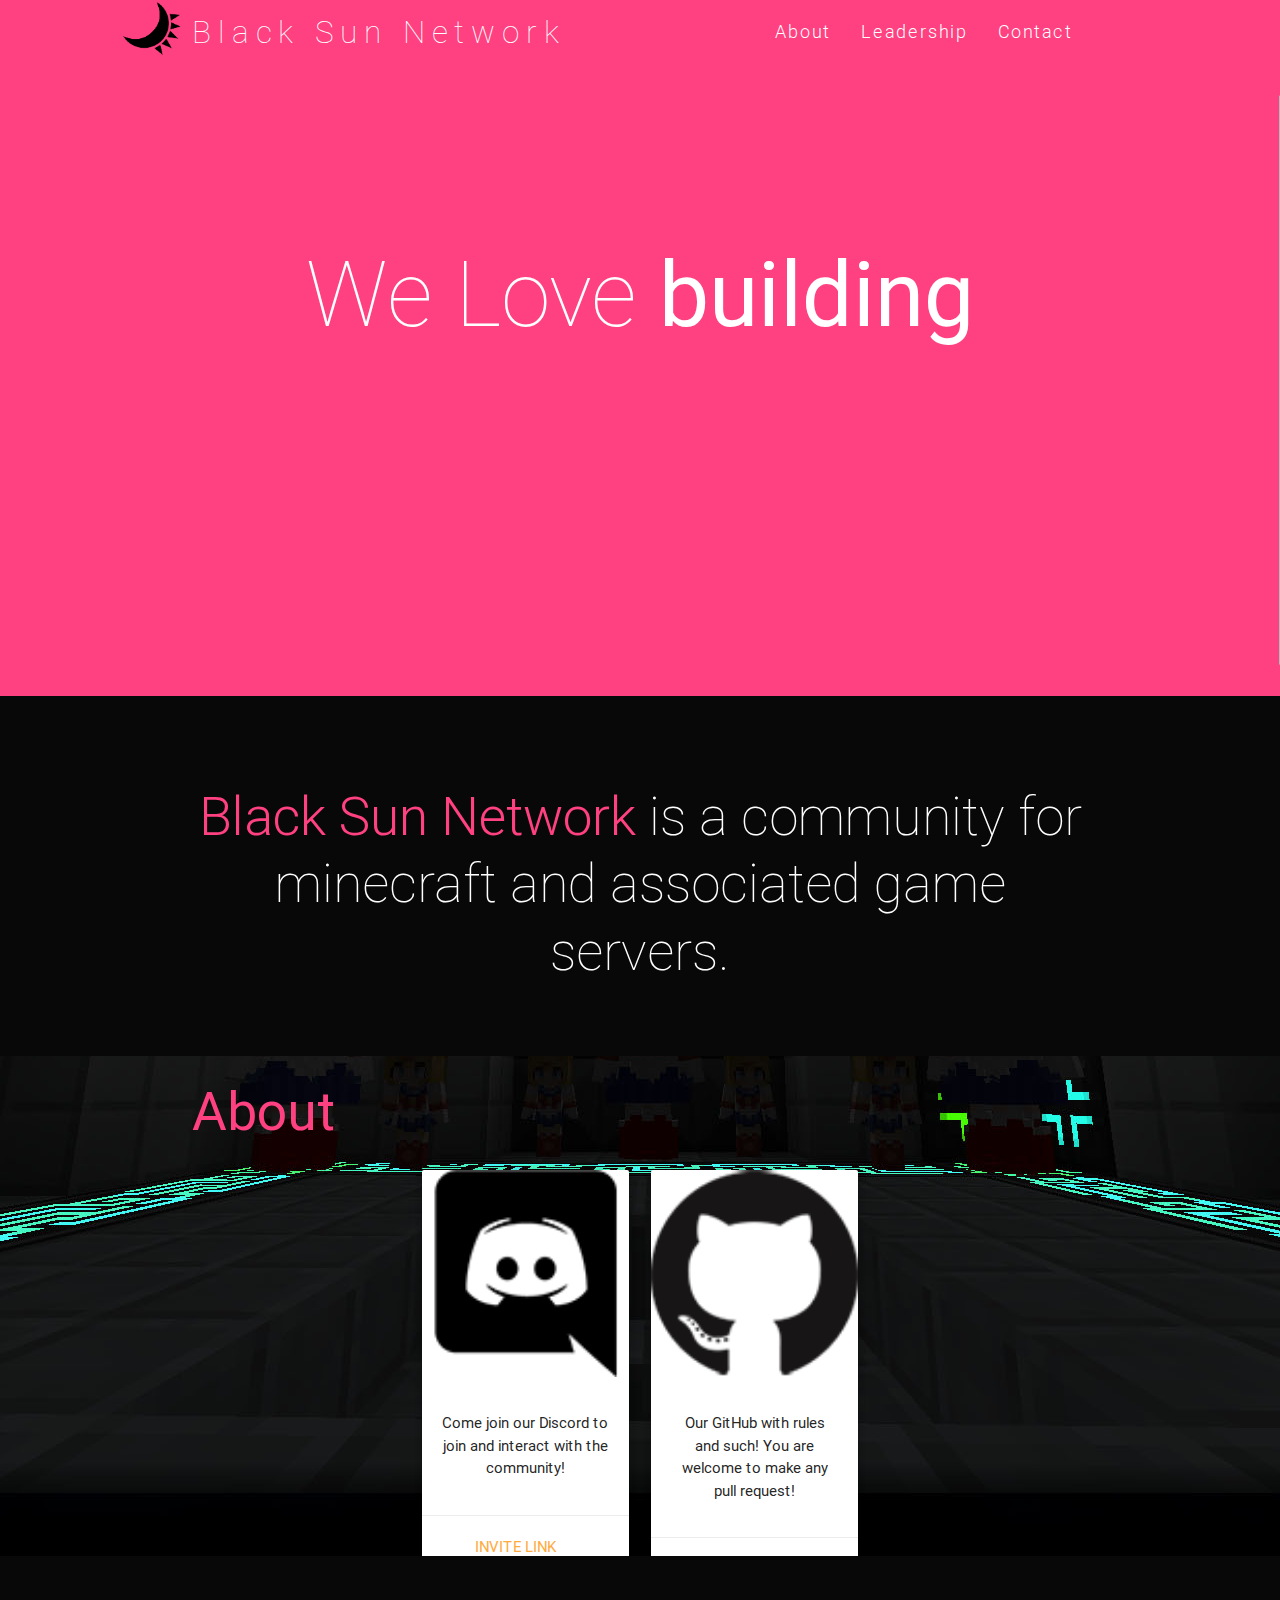
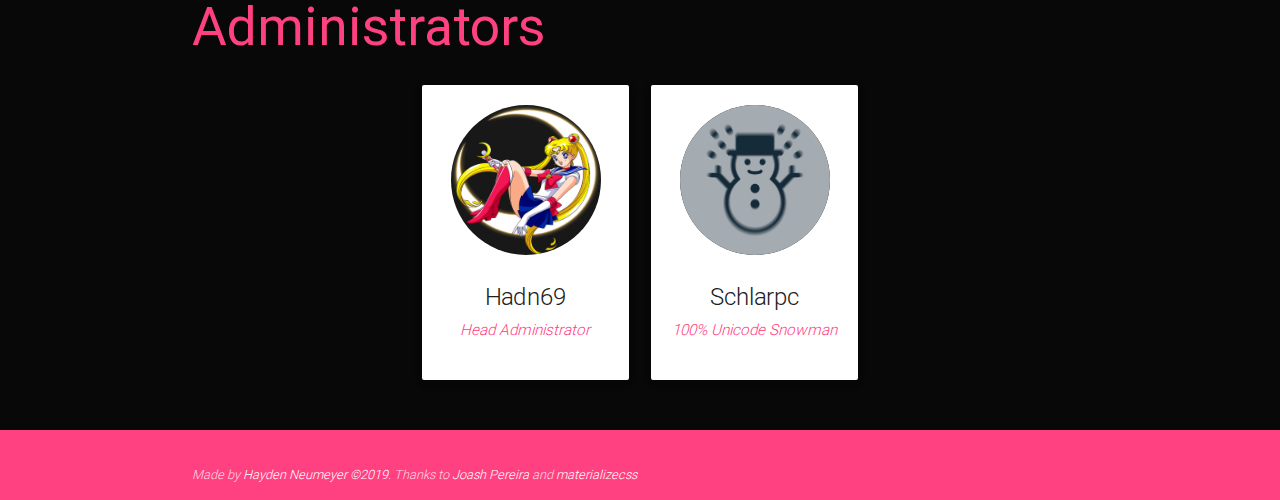
==== index.html @ 6706fbf0 "class="responsive-img"" ====
<!DOCTYPE html>
<html>

<head>
    <meta http-equiv="Content-Type" content="text/html; charset=UTF-8" />
    <meta name="viewport" content="width=device-width, initial-scale=1, maximum-scale=1.0, user-scalable=no" />
    <meta name="theme-color" content="#400000">
    <link rel="shortcut icon" href="img/icon.png">
    <title>Black Sun Network</title>

    <!-- CSS  -->
    <link href="min/plugin-min.css" type="text/css" rel="stylesheet">
    <link href="css/style.css" type="text/css" rel="stylesheet">
</head>

<body id="top" class="scrollspy">

    <!-- Pre Loader -->
    <div id="loader-wrapper">
        <div id="loader"></div>

        <div class="loader-section section-left"></div>
        <div class="loader-section section-right"></div>

    </div>

    <!--Navigation-->
    <div class="navbar-fixed">
        <nav id="nav_f" class="default_color" role="navigation">
            <div class="container">
                <div class="nav-wrapper">
                    <a href="#" id="logo-container" class="brand-logo"><img src="img/icon.png" height="60px"
                            style="padding-top: -5%; position: absolute; left: -70px;"> Black Sun Network</a>
                    <ul class="right hide-on-med-and-down">
                        <li><a href="#about">About</a></li>
                        <li><a href="#Leadership">Leadership</a></li>
                        <li><a href="#contact">Contact</a></li>
                    </ul>
                    <ul id="nav-mobile" class="side-nav">
                        <li><a href="#intro">About</a></li>
                        <li><a href="#Leadership">Leadership</a></li>
                        <li><a href="#contact">Contact</a></li>
                    </ul>
                    <a href="#" data-activates="nav-mobile" class="button-collapse"><i
                            class="mdi-navigation-menu"></i></a>
                </div>
            </div>
        </nav>
    </div>

    <!--Hero-->
    <div id="headerbg">
        <div class="section no-pad-bot" id="index-banner">

            <div class="container">
                <h1 class="text_h center header cd-headline letters type">
                    <span>We Love</span>
                    <span class="cd-words-wrapper waiting">
                        <b class="is-visible">building</b>
                        <b>automation</b>
                        <b>roleplay</b>
                    </span>
                </h1>
                <video autoplay muted loop id="video">
                    <source src="img/header.webm" type="video/webm">
                </video>
            </div>
        </div>
    </div>

    <!--Intro and About-->
    <div id="intro" class="section scrollspy">
        <div class="container">
            <div class="row">
                <div class="col s12">
                    <h2 class="center header text_h2"> <span class="span_h2">Black Sun Network</span> is a community for
                        minecraft and associated game servers.</h2>
                </div>


            </div>
        </div>
    </div>

    <!--Parallax-->
    <div class="parallax-container">
        <div class="parallax"><img src="img/parallax1.jpg"></div>
        <div id="about" class="container">
                <h2 class="header text_b"> About </h2>
        <div class="row">
            <div class="col s3 offset-s3">
                <div class="card center">
                    <div class="card-image">
                        <a href="https://discord.gg/3u63Snq">
                            <i><img class="responsive-img" src="img/Discord-Logo.png"></i>
                        </a>
                    </div>
                    <div class="card-stacked">
                            <div class="card-content">
                        <p>Come join our Discord to join and interact with the community!</p>
                            </div>
                        <div class="card-action">
                            <a href="https://discord.gg/3u63Snq">Invite Link</a>
                        </div>
                    </div>
                </div>
            </div>
            <div class="col s3">
                <div class="card center">
                    <div class="card-image">
                        <a href="https://github.com/BlackSunNetwork">
                            <i><img class="responsive-img" src="img/logo.png"></i>
                        </a>
                    </div>
                    <div class="card-stacked">
                            <div class="card-content">
                        <p>Our GitHub with rules and such! You are welcome to make any pull request!</p>
                            </div>
                        <div class="card-action">
                            <a href="https://github.com/BlackSunNetwork">Check it out!</a>
                        </div>
                    </div>
                </div>
            </div>
        </div>
        </div>
    </div>

    <!--Leadership-->
    <div class="section scrollspy" id="Leadership">
        <div class="container">
            <h2 class="header text_b"> Administrators </h2>
            <div class="row">
                <div class="col s3 offset-s3">
                    <div class="card card-avatar">
                        <div class="waves-effect waves-block waves-light">
                            <img class="avatar" src="img/hadn69.png">
                        </div>
                        <div class="card-content">
                            <span class="card-title grey-text text-darken-4">Hadn69<br />
                                <small><em id="em">Head Administrator</em></small></span>
                            <p>
                            </p>
                        </div>
                    </div>
                </div>
                <div class="col s3">
                    <div class="card card-avatar">
                        <div class="waves-effect waves-block waves-light">
                            <img class="avatar" src="img/schlarpc.jpg">
                        </div>
                        <div class="card-content">
                            <span class="card-title grey-text text-darken-4">Schlarpc<br />
                                <small><em id="em">100% Unicode Snowman</small></span>
                            <p>
                            </p>
                        </div>
                    </div>
                </div>
            </div>
        </div>
    </div>

    <!--Footer-->
    <footer id="contact" class="page-footer default_color scrollspy">
        <div class="footer-copyright default_color">
            <div class="container">
                Made by <a class="white-text" href="https://hadn69.com">Hayden Neumeyer &copy;2019</a>. Thanks to <a
                    class="white-text" href="http://joashpereira.com">Joash Pereira</a> and </a><a class="white-text"
                    href="http://materializecss.com/">materializecss</a>
            </div>
        </div>
    </footer>
    <!--  Scripts-->
    <script src="min/plugin-min.js"></script>
    <script src="min/custom-min.js"></script>

</body>

</html>
---- css/style.css ----
/* Custom Stylesheet */
/**
 *
 * Made By Joash Pereira
 * Thanks for MaterializeCSS.com
 */
body{background-color: #080808;}

a{color:#BF0000;}

#video{
    position: absolute;
    z-index: -1;
    top: -100px;
    width: 100%;
    left: 0;
}

#headerbg {
    background: #FF4081;
    z-index: -2;
    position: relative;
}

.default_color{background-color: #FF4081 !important}

.default_color_text{color: #FF4081 !important}

.icon-block {
    padding: 0 15px;
}

#intro, #work, #team {
    padding-top: 4rem;
    color: #FFF;
}


#index-banner {
    min-height: 632px;
    max-height: 864px;
    position: relative;
}

#nav_f{
    box-shadow: none !important; 
    -webkit-box-shadow:none !important;
}

.text_h {
    padding: 15% 0;
    font-size: 6.0em;
    font-weight: 100;
    color:white;
}

.brand-logo{
    position: absolute;
    color: #fff;
    display: inline-block;
    font-size: 2.1rem;
    font-style: normal;
    font-weight: 100;
    padding: 0;
    letter-spacing: 7px;
}

.text_h2 {font-weight: 100;margin-bottom: 4%; line-height: 4.5rem;}

.span_h2 {font-weight: 300;color: #FF4081;}

.text_b{color: #FF4081;}

.in{font-weight: 400 !important; font-style: normal !important;}

.promo i {
    color: #FF4081;
    font-size: 7rem;
    display: block;
}
.card-content a {color: #FF4081;}

.card-content a:hover {color: #FF4081;}

 #Leadership{background: #080808;}

#em{
     color: #FF4081;
     font-size: 0.85em;
 }

.text_pink{color:#EF9A9A;}

nav ul a {
    font-size: 1.2rem;
    color: #FFF;
    letter-spacing: 2px;
    display: block;
    font-weight: 300;
    padding: 0px 15px;
}

.cd-headline.type .cd-words-wrapper {
    vertical-align: top;
    overflow: hidden;
}

.cd-headline.type .cd-words-wrapper::after {
    /* vertical bar */
    content: '';
    position: absolute;
    right: 0;
    top: 50%;
    bottom: auto;
    -webkit-transform: translateY(-50%);
    -moz-transform: translateY(-50%);
    -ms-transform: translateY(-50%);
    -o-transform: translateY(-50%);
    transform: translateY(-50%);
    height: 90%;
    width: 1px;
    background-color: #aebcb9;
}

.cd-headline.type .cd-words-wrapper.waiting::after {
    -webkit-animation: cd-pulse 1s infinite;
    -moz-animation: cd-pulse 1s infinite;
    animation: cd-pulse 1s infinite;
}
.cd-headline.type .cd-words-wrapper.selected {
    background-color: #FFF;
}

.cd-headline.type .cd-words-wrapper.selected::after {
    visibility: hidden;
}

.cd-headline.type .cd-words-wrapper.selected b {
    color: #FF4081;
}

.cd-headline.type b {
    visibility: hidden;
}

.cd-headline.type b.is-visible {
    visibility: visible;
}

.cd-headline.type i {
    position: absolute;
    visibility: hidden;
}
.cd-headline.type i.in {
    position: relative;
    visibility: visible;
}

@-webkit-keyframes cd-pulse {
    0% {
        -webkit-transform: translateY(-50%) scale(1);
        opacity: 1;
    }
    40% {
        -webkit-transform: translateY(-50%) scale(0.9);
        opacity: 0;
    }
    100% {
        -webkit-transform: translateY(-50%) scale(0);
        opacity: 0;
    }
}
@-moz-keyframes cd-pulse {
    0% {
        -moz-transform: translateY(-50%) scale(1);
        opacity: 1;
    }
    40% {
        -moz-transform: translateY(-50%) scale(0.9);
        opacity: 0;
    }
    100% {
        -moz-transform: translateY(-50%) scale(0);
        opacity: 0;
    }
}

@keyframes cd-pulse {
    0% {
        -webkit-transform: translateY(-50%) scale(1);
        -moz-transform: translateY(-50%) scale(1);
        -ms-transform: translateY(-50%) scale(1);
        -o-transform: translateY(-50%) scale(1);
        transform: translateY(-50%) scale(1);
        opacity: 1;
    }
    40% {
        -webkit-transform: translateY(-50%) scale(0.9);
        -moz-transform: translateY(-50%) scale(0.9);
        -ms-transform: translateY(-50%) scale(0.9);
        -o-transform: translateY(-50%) scale(0.9);
        transform: translateY(-50%) scale(0.9);
        opacity: 0;
    }
    100% {
        -webkit-transform: translateY(-50%) scale(0);
        -moz-transform: translateY(-50%) scale(0);
        -ms-transform: translateY(-50%) scale(0);
        -o-transform: translateY(-50%) scale(0);
        transform: translateY(-50%) scale(0);
        opacity: 0;
    }
}


/* Preloader */
#preloader {
    position: fixed;
    top:0;
    left:0;
    right:0;
    bottom:0;
    background-color:#fff; /* change if the mask should have another color then white */
    z-index:1200; /* makes sure it stays on top */
}

#status {
    width:200px;
    height:200px;
    position:absolute;
    left:50%; /* centers the loading animation horizontally one the screen */
    top:50%; /* centers the loading animation vertically one the screen */
    background-image:url(../img/status.gif); /* path to your loading animation */
    background-repeat:no-repeat;
    background-position:center;
    margin:-100px 0 0 -100px; /* is width and height divided by two */
}

@media only screen and (max-width: 480px) {
    .text_h {
        padding: 4% 0;
        font-size: 5em;
        font-weight: 100;
        color: white;
    }
}

input, textarea {
    border-bottom: 1px solid #fff;
}

nav a.button-collapse {
    left: -25px;
}
.avatar { background-color: #181818;}
.card-avatar .waves-effect {
    text-align: center;
    margin-top: 20px;
}

.card-avatar img {
    height: 150px;
    width: 150px;
    border-radius: 75px;
}

.card-avatar .card-content {
    text-align: center;
}

.card .card-content p {
    margin: 15px 0px;
}

.card-avatar .card-content i {
   font-size: 1.5rem;
}

.card-avatar .card-content .card-title {
    line-height: 30px !important;
}

.parallax-container {
    max-height: 400;
}

footer.page-footer {
    margin-top: 0px !important;
}
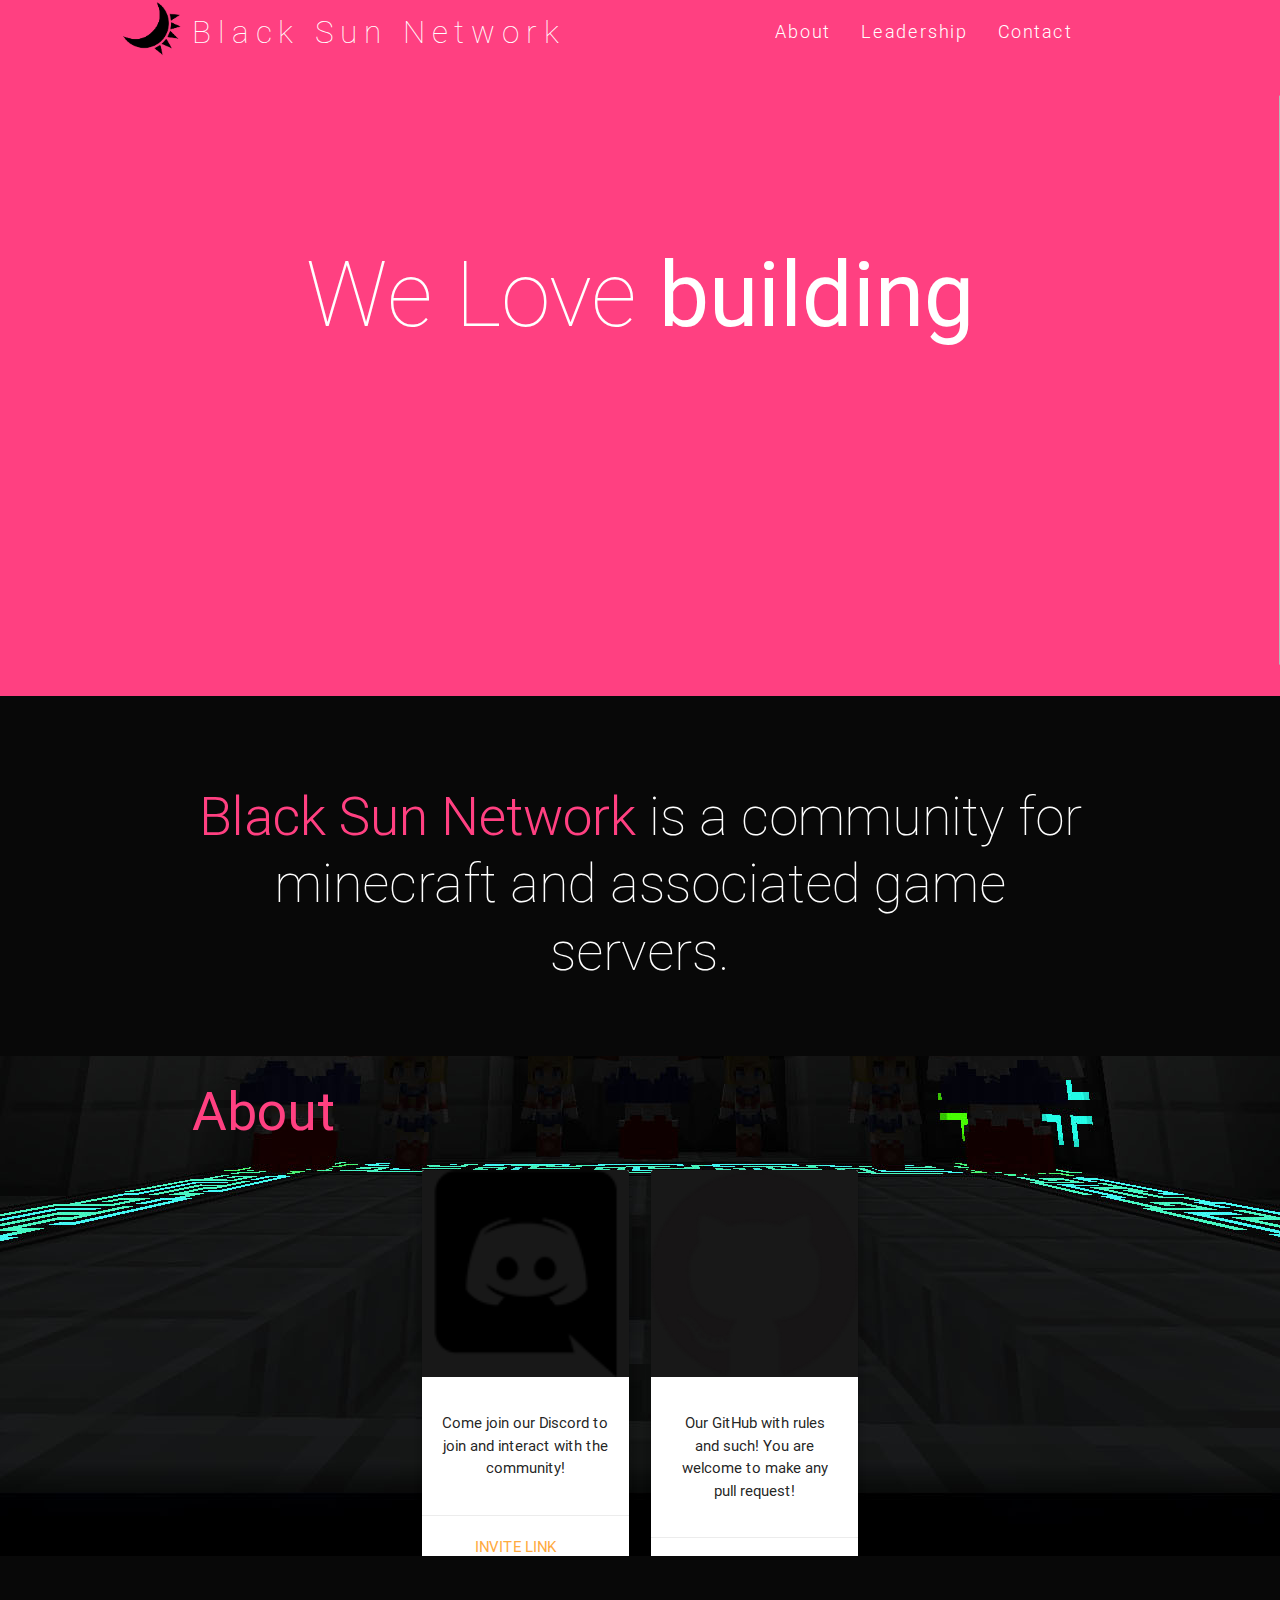
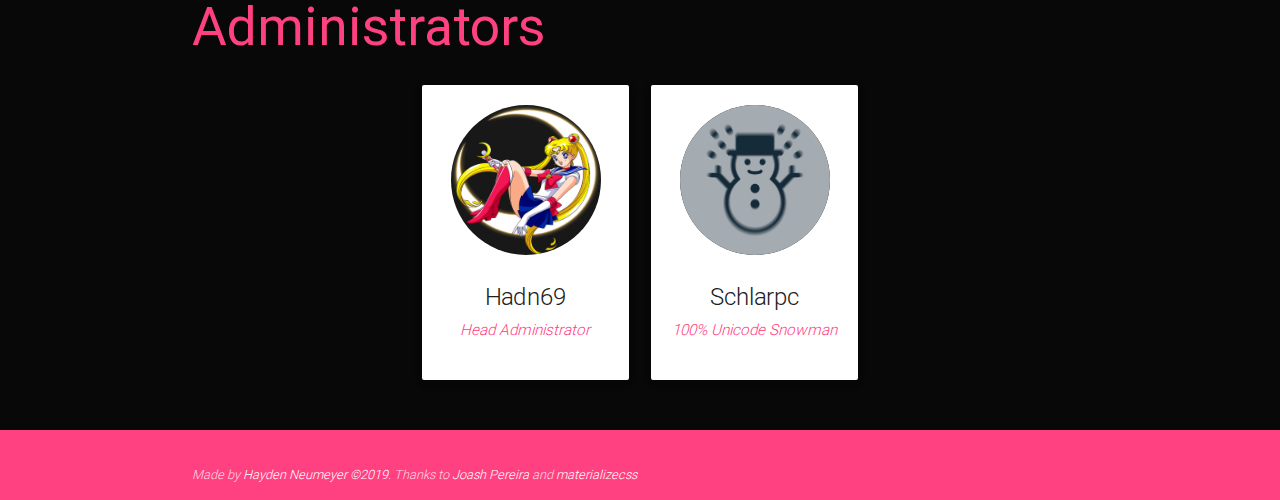
==== commit c134bf71: "avatar" ====
--- a/index.html
+++ b/index.html
@@ -92,7 +92,7 @@
                 <div class="card center">
                     <div class="card-image">
                         <a href="https://discord.gg/3u63Snq">
-                            <i><img class="responsive-img" src="img/Discord-Logo.png"></i>
+                            <i><img class="avatar" src="img/Discord-Logo.png"></i>
                         </a>
                     </div>
                     <div class="card-stacked">
@@ -109,7 +109,7 @@
                 <div class="card center">
                     <div class="card-image">
                         <a href="https://github.com/BlackSunNetwork">
-                            <i><img class="responsive-img" src="img/logo.png"></i>
+                            <i><img class="avatar" src="img/logo.png"></i>
                         </a>
                     </div>
                     <div class="card-stacked">
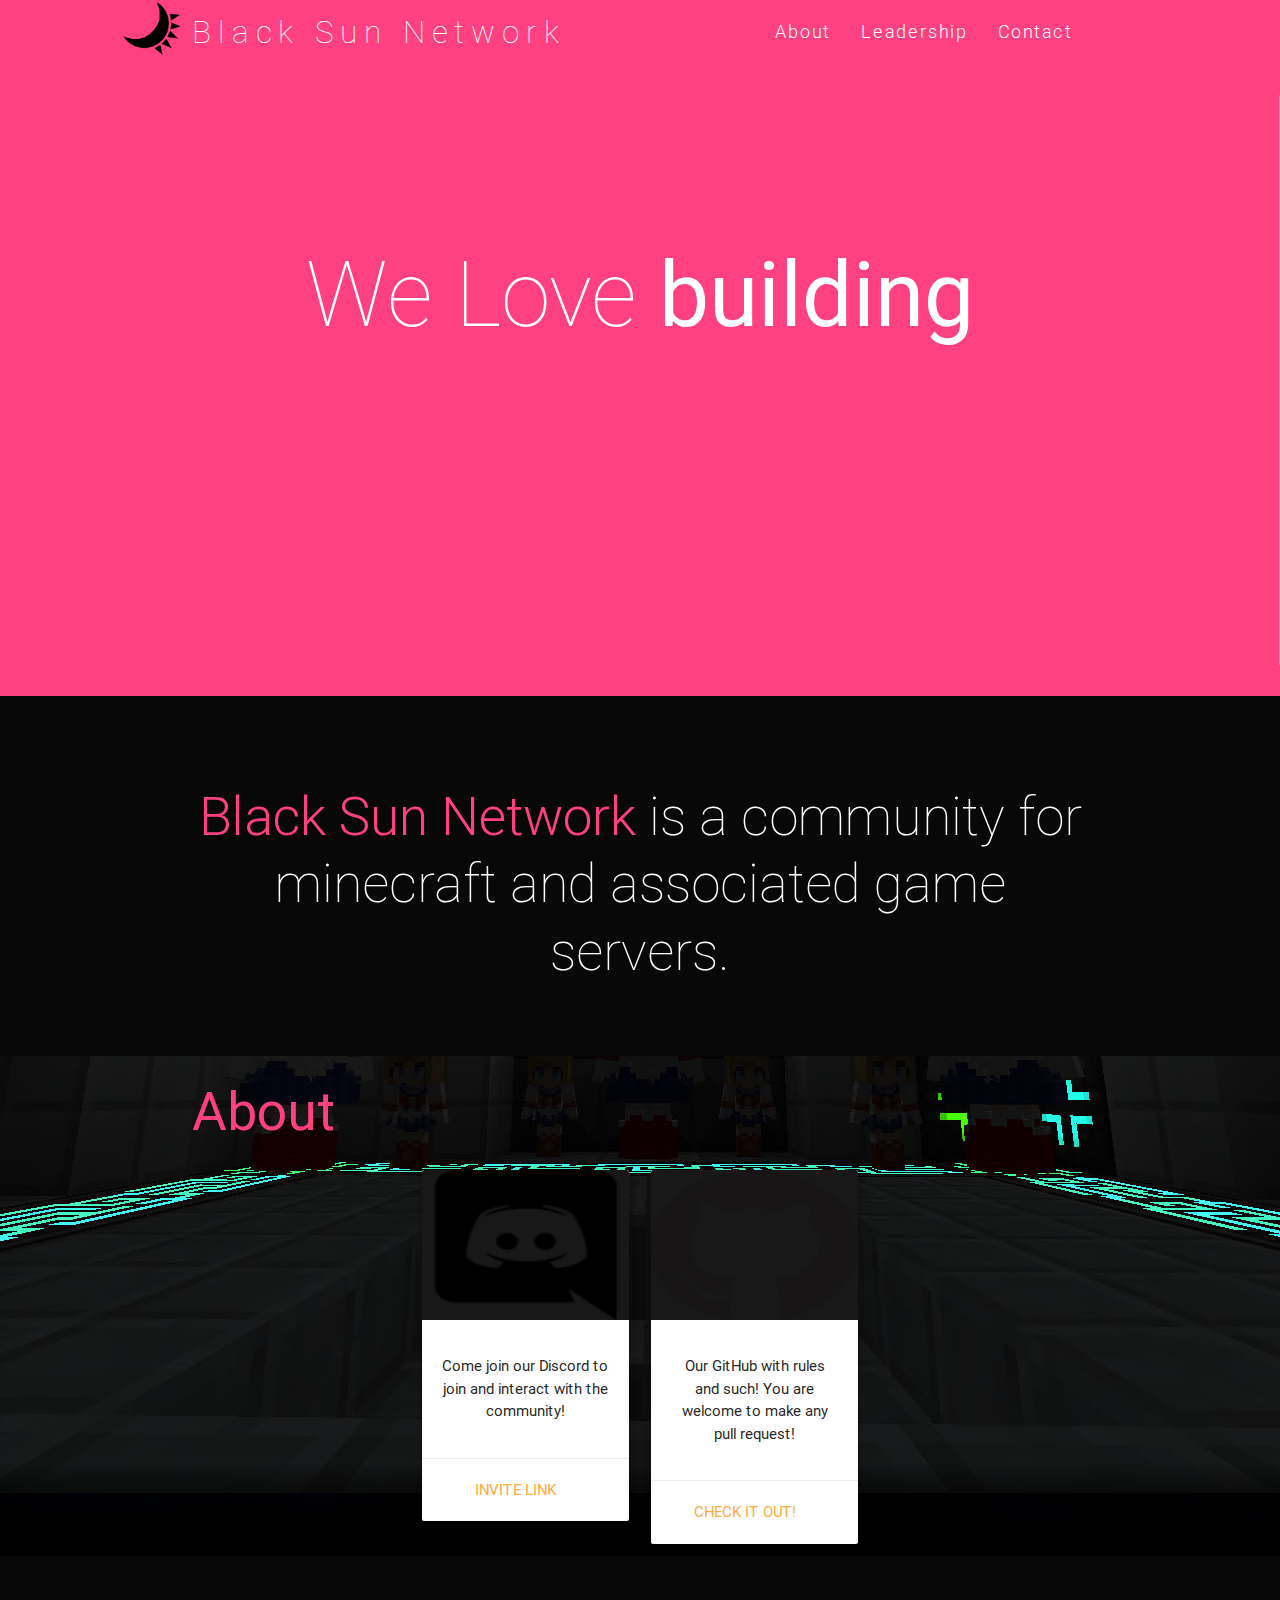
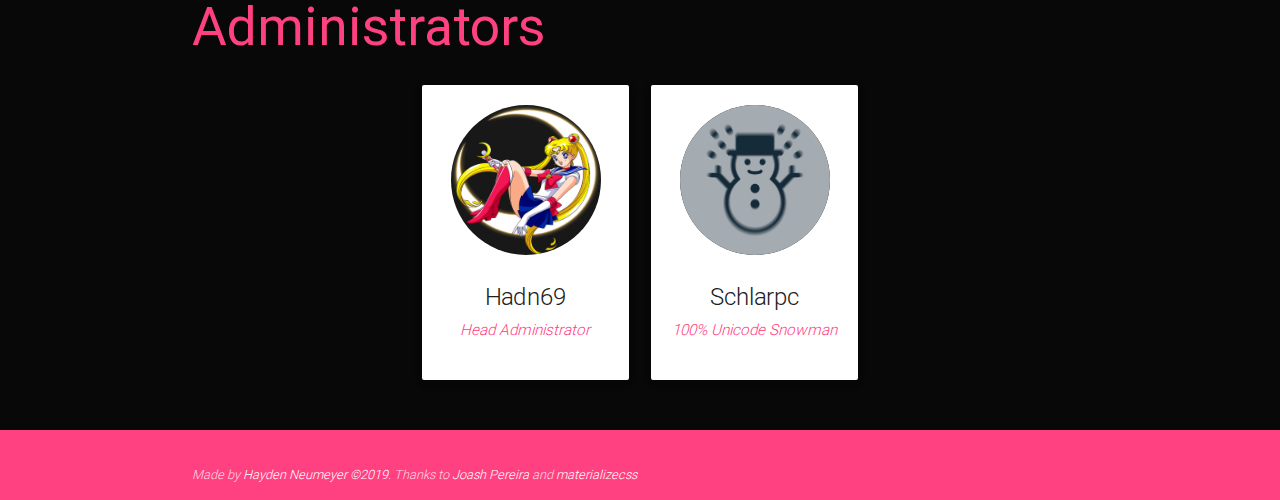
==== commit ff35c622: "card-avatar" ====
--- a/index.html
+++ b/index.html
@@ -89,7 +89,7 @@
                 <h2 class="header text_b"> About </h2>
         <div class="row">
             <div class="col s3 offset-s3">
-                <div class="card center">
+                <div class="card center card-avatar">
                     <div class="card-image">
                         <a href="https://discord.gg/3u63Snq">
                             <i><img class="avatar" src="img/Discord-Logo.png"></i>
@@ -106,7 +106,7 @@
                 </div>
             </div>
             <div class="col s3">
-                <div class="card center">
+                <div class="card center card-avatar">
                     <div class="card-image">
                         <a href="https://github.com/BlackSunNetwork">
                             <i><img class="avatar" src="img/logo.png"></i>
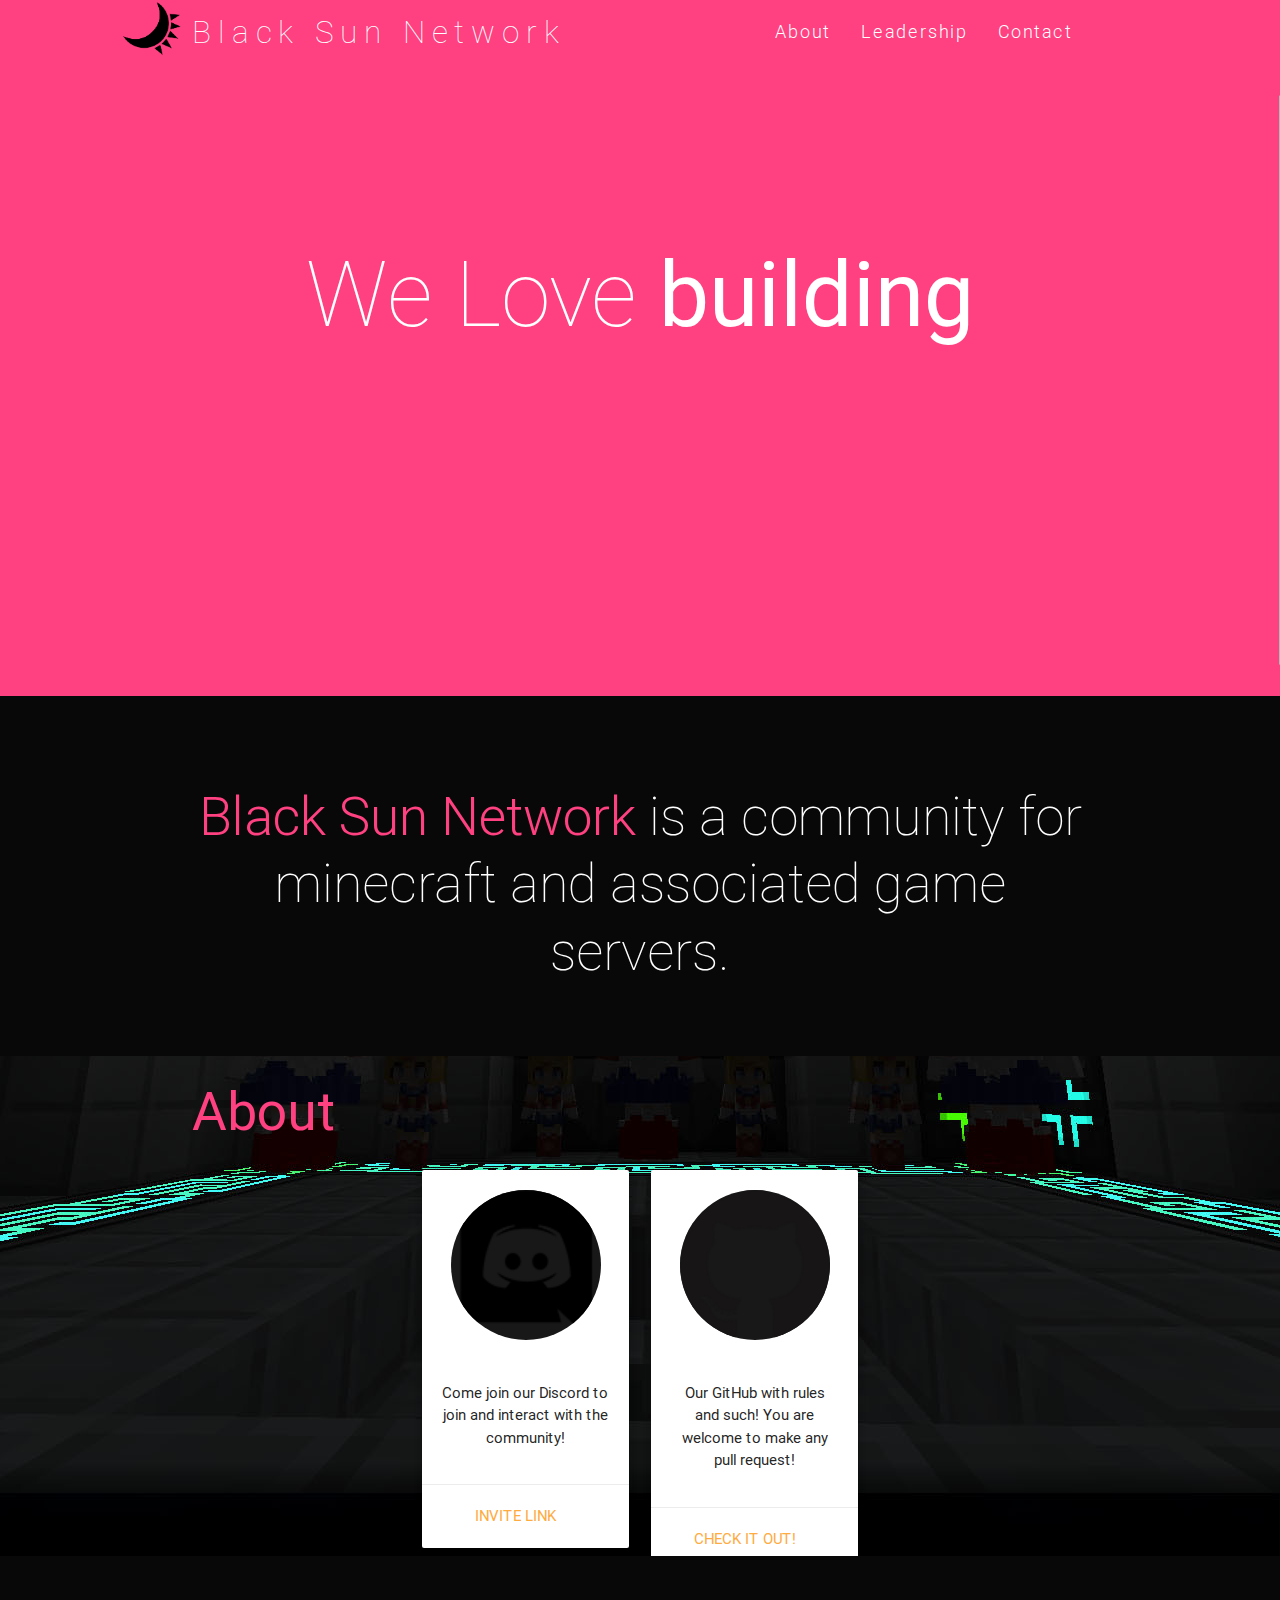
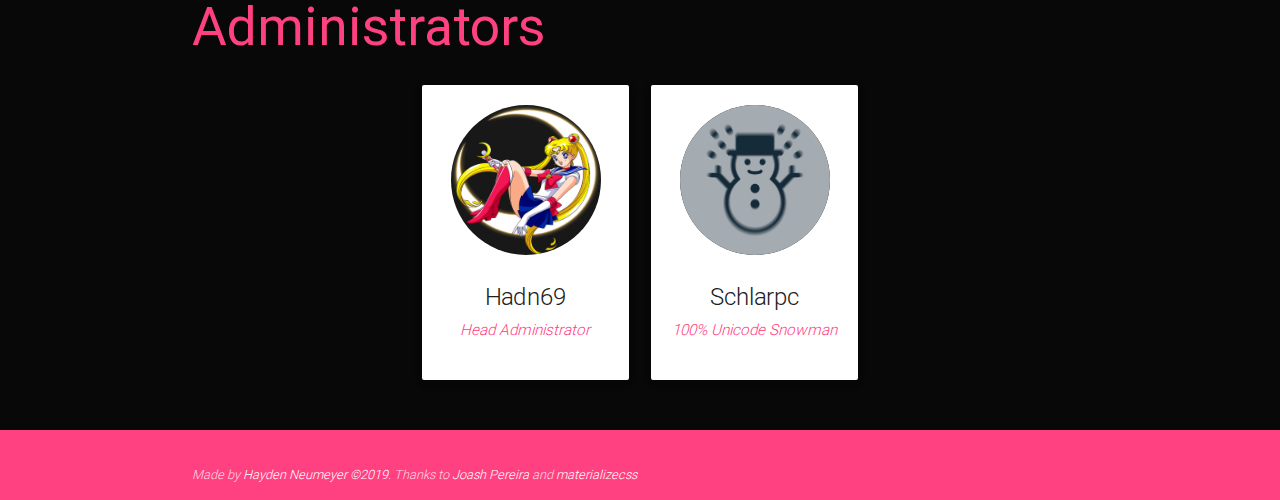
==== commit b9b45f71: "waves-effect waves-block waves-light" ====
--- a/index.html
+++ b/index.html
@@ -90,7 +90,7 @@
         <div class="row">
             <div class="col s3 offset-s3">
                 <div class="card center card-avatar">
-                    <div class="card-image">
+                    <div class="waves-effect waves-block waves-light">
                         <a href="https://discord.gg/3u63Snq">
                             <i><img class="avatar" src="img/Discord-Logo.png"></i>
                         </a>
@@ -107,7 +107,7 @@
             </div>
             <div class="col s3">
                 <div class="card center card-avatar">
-                    <div class="card-image">
+                    <div class="waves-effect waves-block waves-light">
                         <a href="https://github.com/BlackSunNetwork">
                             <i><img class="avatar" src="img/logo.png"></i>
                         </a>
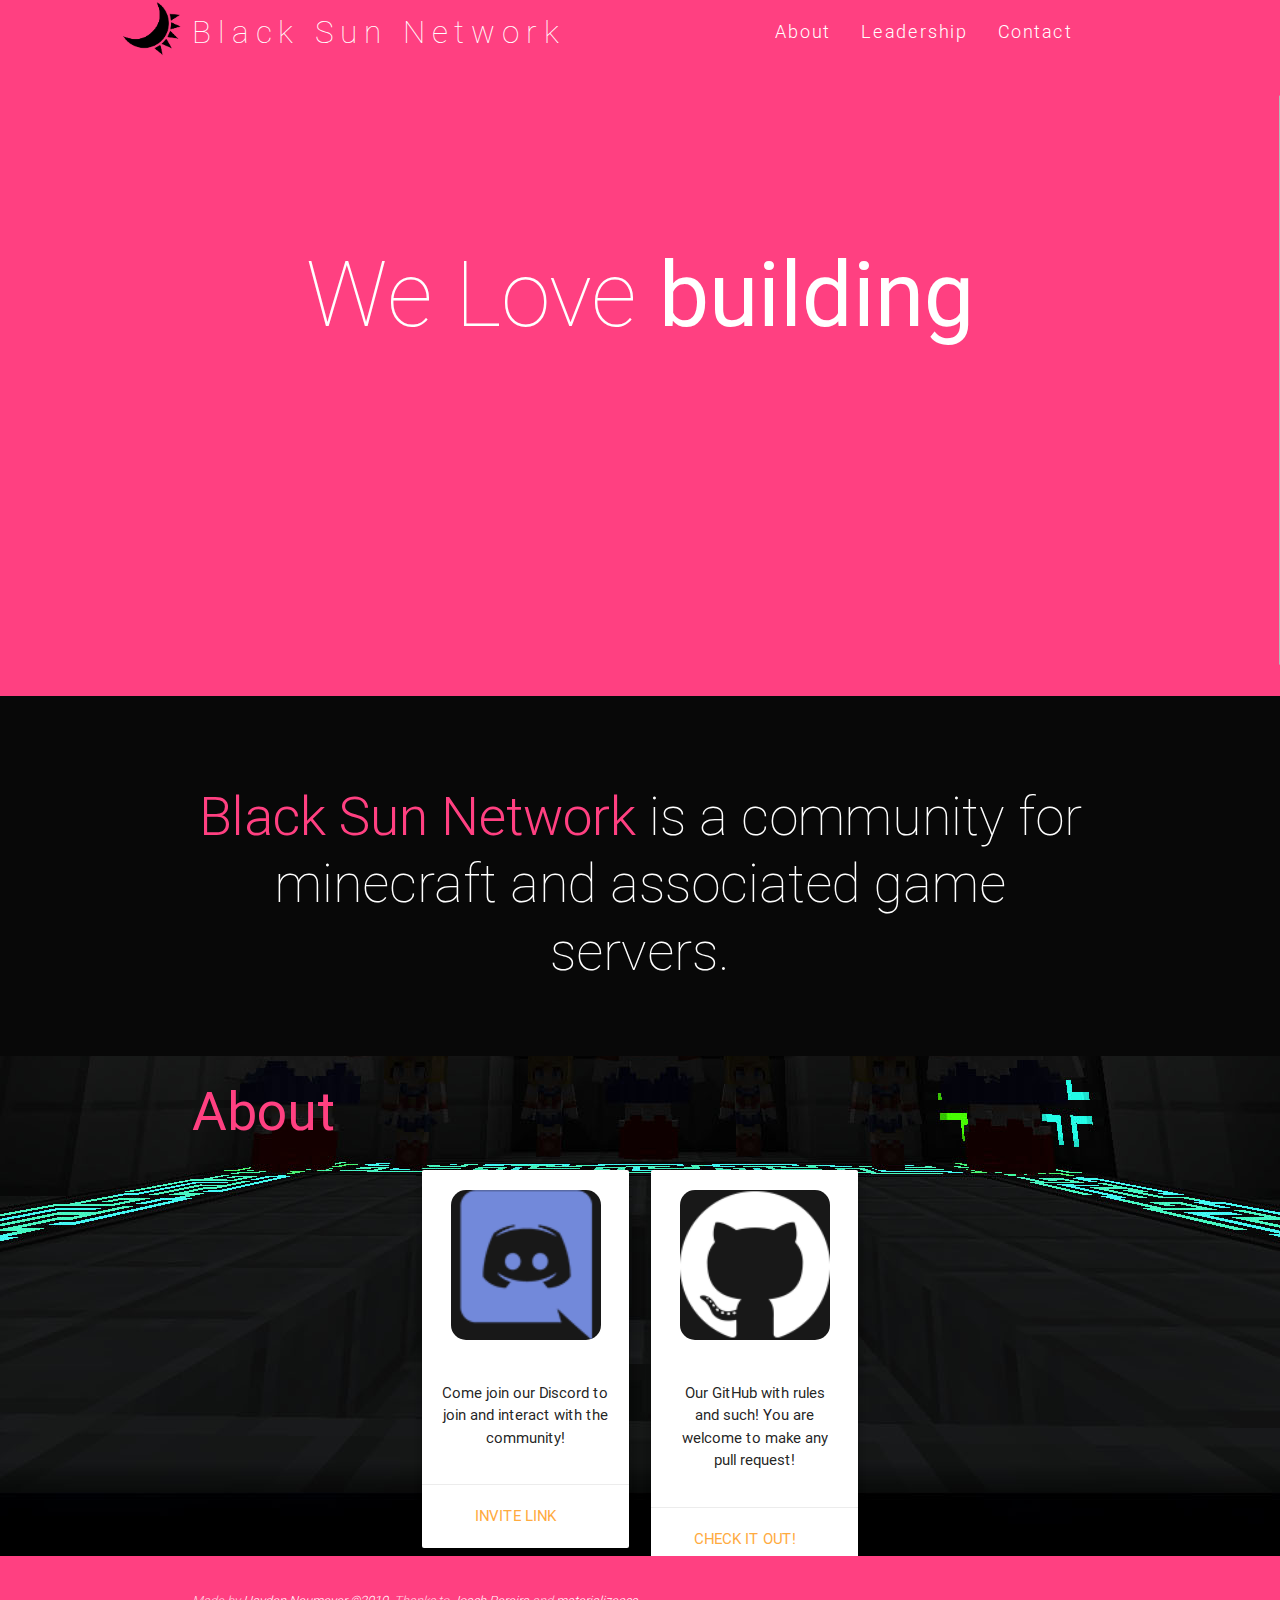
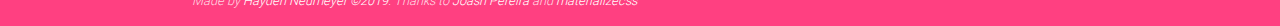
==== commit 694b0d62: "800px" ====
--- a/index.html
+++ b/index.html
@@ -86,80 +86,81 @@
     <div class="parallax-container">
         <div class="parallax"><img src="img/parallax1.jpg"></div>
         <div id="about" class="container">
-                <h2 class="header text_b"> About </h2>
-        <div class="row">
-            <div class="col s3 offset-s3">
-                <div class="card center card-avatar">
-                    <div class="waves-effect waves-block waves-light">
-                        <a href="https://discord.gg/3u63Snq">
-                            <i><img class="avatar" src="img/Discord-Logo.png"></i>
-                        </a>
-                    </div>
-                    <div class="card-stacked">
+            <h2 class="header text_b"> About </h2>
+            <div class="row">
+                <div class="col s3 offset-s3">
+                    <div class="card center card-avatar">
+                        <div class="waves-effect waves-block waves-light">
+                            <a href="https://discord.gg/3u63Snq">
+                                <i><img class="avatar" src="img/Discord-Logo.png"></i>
+                            </a>
+                        </div>
+                        <div class="card-stacked">
                             <div class="card-content">
-                        <p>Come join our Discord to join and interact with the community!</p>
+                                <p>Come join our Discord to join and interact with the community!</p>
                             </div>
-                        <div class="card-action">
-                            <a href="https://discord.gg/3u63Snq">Invite Link</a>
+                            <div class="card-action">
+                                <a href="https://discord.gg/3u63Snq">Invite Link</a>
+                            </div>
                         </div>
                     </div>
                 </div>
-            </div>
-            <div class="col s3">
-                <div class="card center card-avatar">
-                    <div class="waves-effect waves-block waves-light">
-                        <a href="https://github.com/BlackSunNetwork">
-                            <i><img class="avatar" src="img/logo.png"></i>
-                        </a>
-                    </div>
-                    <div class="card-stacked">
+                <div class="col s3">
+                    <div class="card center card-avatar">
+                        <div class="waves-effect waves-block waves-light">
+                            <a href="https://github.com/BlackSunNetwork">
+                                <i><img class="avatar" src="img/logo.png"></i>
+                            </a>
+                        </div>
+                        <div class="card-stacked">
                             <div class="card-content">
-                        <p>Our GitHub with rules and such! You are welcome to make any pull request!</p>
+                                <p>Our GitHub with rules and such! You are welcome to make any pull request!</p>
                             </div>
-                        <div class="card-action">
-                            <a href="https://github.com/BlackSunNetwork">Check it out!</a>
+                            <div class="card-action">
+                                <a href="https://github.com/BlackSunNetwork">Check it out!</a>
+                            </div>
                         </div>
                     </div>
                 </div>
             </div>
         </div>
-        </div>
-    </div>
-
-    <!--Leadership-->
-    <div class="section scrollspy" id="Leadership">
-        <div class="container">
-            <h2 class="header text_b"> Administrators </h2>
-            <div class="row">
-                <div class="col s3 offset-s3">
-                    <div class="card card-avatar">
-                        <div class="waves-effect waves-block waves-light">
-                            <img class="avatar" src="img/hadn69.png">
-                        </div>
-                        <div class="card-content">
-                            <span class="card-title grey-text text-darken-4">Hadn69<br />
-                                <small><em id="em">Head Administrator</em></small></span>
-                            <p>
-                            </p>
+        <div class="section scrollspy" id="Leadership">
+            <div class="container">
+                <h2 class="header text_b"> Administrators </h2>
+                <div class="row">
+                    <div class="col s3 offset-s3">
+                        <div class="card card-avatar">
+                            <div class="waves-effect waves-block waves-light">
+                                <img class="avatar" src="img/hadn69.png">
+                            </div>
+                            <div class="card-content">
+                                <span class="card-title grey-text text-darken-4">Hadn69<br />
+                                    <small><em id="em">Head Administrator</em></small></span>
+                                <p>
+                                </p>
+                            </div>
                         </div>
                     </div>
-                </div>
-                <div class="col s3">
-                    <div class="card card-avatar">
-                        <div class="waves-effect waves-block waves-light">
-                            <img class="avatar" src="img/schlarpc.jpg">
-                        </div>
-                        <div class="card-content">
-                            <span class="card-title grey-text text-darken-4">Schlarpc<br />
-                                <small><em id="em">100% Unicode Snowman</small></span>
-                            <p>
-                            </p>
+                    <div class="col s3">
+                        <div class="card card-avatar">
+                            <div class="waves-effect waves-block waves-light">
+                                <img class="avatar" src="img/schlarpc.jpg">
+                            </div>
+                            <div class="card-content">
+                                <span class="card-title grey-text text-darken-4">Schlarpc<br />
+                                    <small><em id="em">100% Unicode Snowman</small></span>
+                                <p>
+                                </p>
+                            </div>
                         </div>
                     </div>
                 </div>
             </div>
         </div>
     </div>
+
+    <!--Leadership-->
+    
 
     <!--Footer-->
     <footer id="contact" class="page-footer default_color scrollspy">
--- a/css/style.css
+++ b/css/style.css
@@ -261,7 +261,7 @@
 .card-avatar img {
     height: 150px;
     width: 150px;
-    border-radius: 75px;
+    border-radius: 15px;
 }
 
 .card-avatar .card-content {
@@ -281,7 +281,7 @@
 }
 
 .parallax-container {
-    max-height: 400;
+    max-height: 800px;
 }
 
 footer.page-footer {
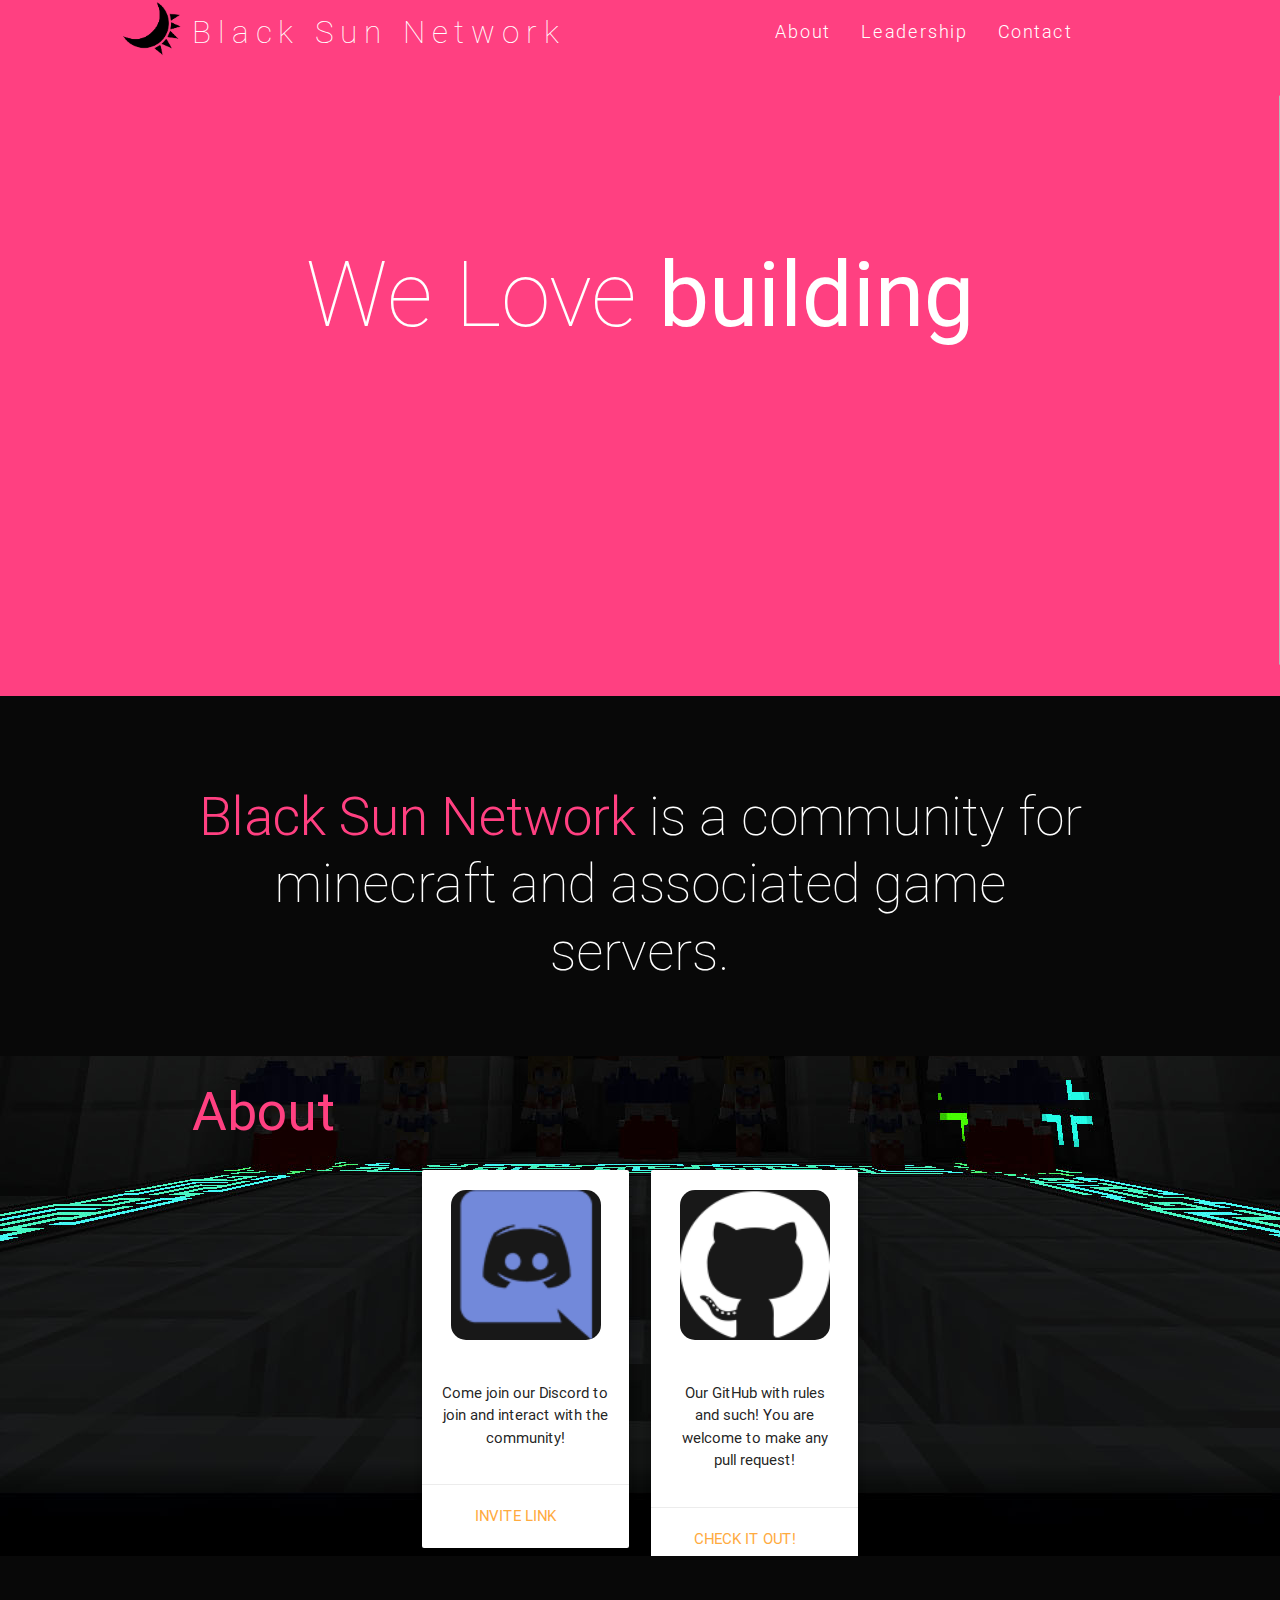
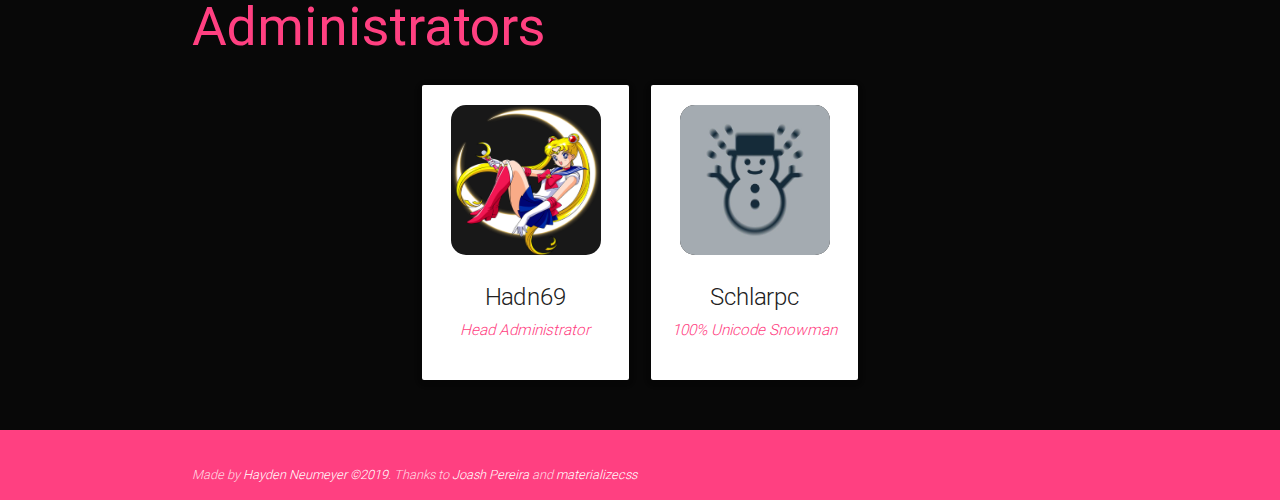
==== commit 53767357: "undo undo undo" ====
--- a/index.html
+++ b/index.html
@@ -86,81 +86,80 @@
     <div class="parallax-container">
         <div class="parallax"><img src="img/parallax1.jpg"></div>
         <div id="about" class="container">
-            <h2 class="header text_b"> About </h2>
-            <div class="row">
-                <div class="col s3 offset-s3">
-                    <div class="card center card-avatar">
-                        <div class="waves-effect waves-block waves-light">
-                            <a href="https://discord.gg/3u63Snq">
-                                <i><img class="avatar" src="img/Discord-Logo.png"></i>
-                            </a>
-                        </div>
-                        <div class="card-stacked">
+                <h2 class="header text_b"> About </h2>
+        <div class="row">
+            <div class="col s3 offset-s3">
+                <div class="card center card-avatar">
+                    <div class="waves-effect waves-block waves-light">
+                        <a href="https://discord.gg/3u63Snq">
+                            <i><img class="avatar" src="img/Discord-Logo.png"></i>
+                        </a>
+                    </div>
+                    <div class="card-stacked">
                             <div class="card-content">
-                                <p>Come join our Discord to join and interact with the community!</p>
+                        <p>Come join our Discord to join and interact with the community!</p>
                             </div>
-                            <div class="card-action">
-                                <a href="https://discord.gg/3u63Snq">Invite Link</a>
-                            </div>
+                        <div class="card-action">
+                            <a href="https://discord.gg/3u63Snq">Invite Link</a>
                         </div>
                     </div>
                 </div>
-                <div class="col s3">
-                    <div class="card center card-avatar">
-                        <div class="waves-effect waves-block waves-light">
-                            <a href="https://github.com/BlackSunNetwork">
-                                <i><img class="avatar" src="img/logo.png"></i>
-                            </a>
-                        </div>
-                        <div class="card-stacked">
+            </div>
+            <div class="col s3">
+                <div class="card center card-avatar">
+                    <div class="waves-effect waves-block waves-light">
+                        <a href="https://github.com/BlackSunNetwork">
+                            <i><img class="avatar" src="img/logo.png"></i>
+                        </a>
+                    </div>
+                    <div class="card-stacked">
                             <div class="card-content">
-                                <p>Our GitHub with rules and such! You are welcome to make any pull request!</p>
+                        <p>Our GitHub with rules and such! You are welcome to make any pull request!</p>
                             </div>
-                            <div class="card-action">
-                                <a href="https://github.com/BlackSunNetwork">Check it out!</a>
-                            </div>
+                        <div class="card-action">
+                            <a href="https://github.com/BlackSunNetwork">Check it out!</a>
                         </div>
                     </div>
                 </div>
             </div>
         </div>
-        <div class="section scrollspy" id="Leadership">
-            <div class="container">
-                <h2 class="header text_b"> Administrators </h2>
-                <div class="row">
-                    <div class="col s3 offset-s3">
-                        <div class="card card-avatar">
-                            <div class="waves-effect waves-block waves-light">
-                                <img class="avatar" src="img/hadn69.png">
-                            </div>
-                            <div class="card-content">
-                                <span class="card-title grey-text text-darken-4">Hadn69<br />
-                                    <small><em id="em">Head Administrator</em></small></span>
-                                <p>
-                                </p>
-                            </div>
+        </div>
+    </div>
+
+    <!--Leadership-->
+    <div class="section scrollspy" id="Leadership">
+        <div class="container">
+            <h2 class="header text_b"> Administrators </h2>
+            <div class="row">
+                <div class="col s3 offset-s3">
+                    <div class="card card-avatar">
+                        <div class="waves-effect waves-block waves-light">
+                            <img class="avatar" src="img/hadn69.png">
+                        </div>
+                        <div class="card-content">
+                            <span class="card-title grey-text text-darken-4">Hadn69<br />
+                                <small><em id="em">Head Administrator</em></small></span>
+                            <p>
+                            </p>
                         </div>
                     </div>
-                    <div class="col s3">
-                        <div class="card card-avatar">
-                            <div class="waves-effect waves-block waves-light">
-                                <img class="avatar" src="img/schlarpc.jpg">
-                            </div>
-                            <div class="card-content">
-                                <span class="card-title grey-text text-darken-4">Schlarpc<br />
-                                    <small><em id="em">100% Unicode Snowman</small></span>
-                                <p>
-                                </p>
-                            </div>
+                </div>
+                <div class="col s3">
+                    <div class="card card-avatar">
+                        <div class="waves-effect waves-block waves-light">
+                            <img class="avatar" src="img/schlarpc.jpg">
+                        </div>
+                        <div class="card-content">
+                            <span class="card-title grey-text text-darken-4">Schlarpc<br />
+                                <small><em id="em">100% Unicode Snowman</small></span>
+                            <p>
+                            </p>
                         </div>
                     </div>
                 </div>
             </div>
         </div>
     </div>
-
-    <!--Leadership-->
-    
 
     <!--Footer-->
     <footer id="contact" class="page-footer default_color scrollspy">
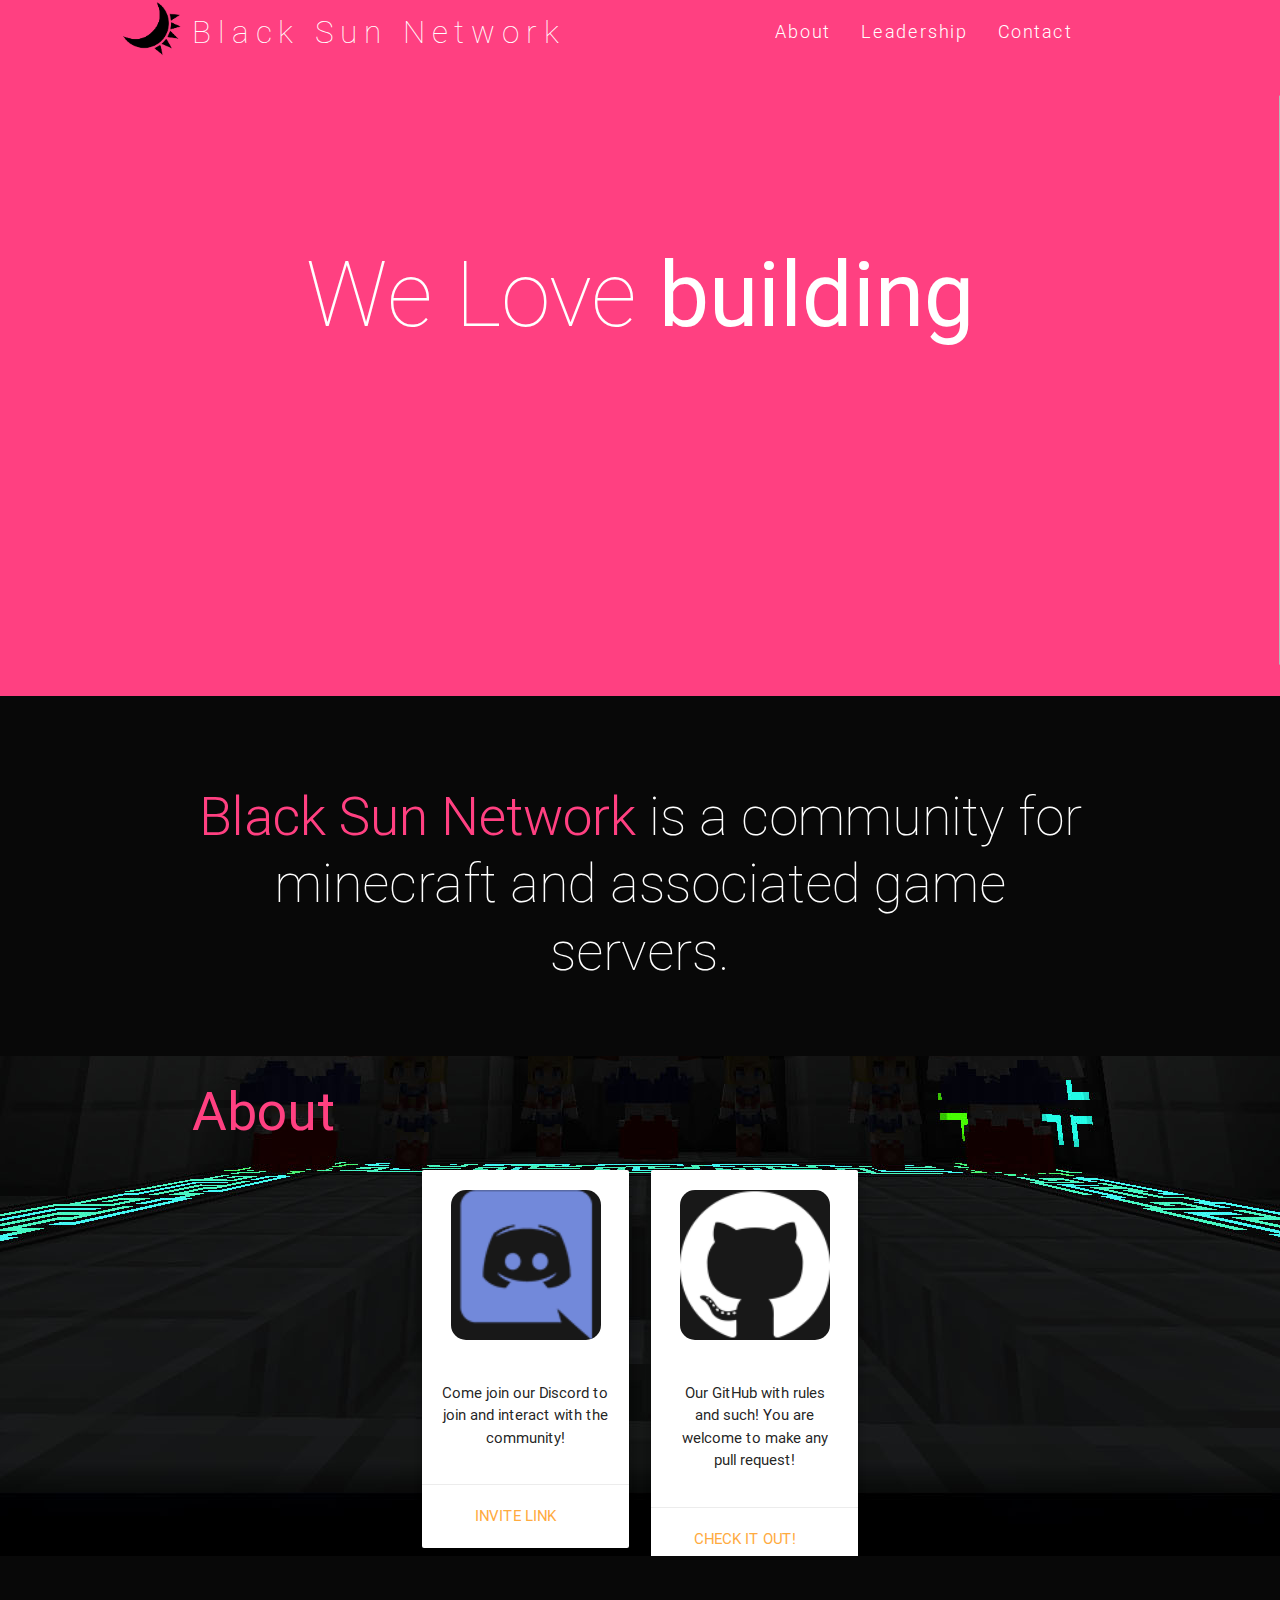
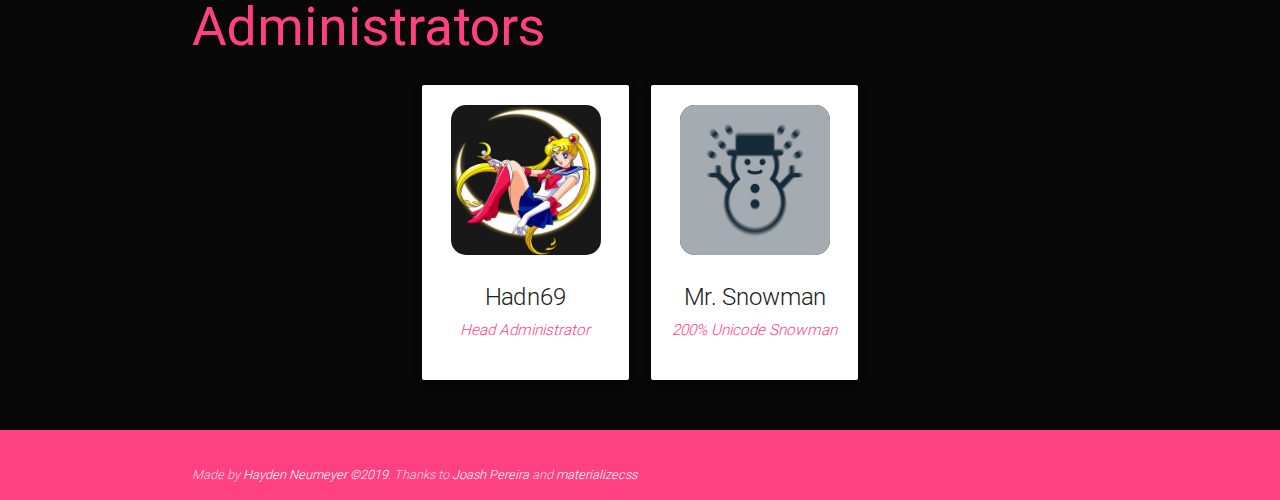
==== commit b1ff05f1: "snowman" ====
--- a/index.html
+++ b/index.html
@@ -150,8 +150,8 @@
                             <img class="avatar" src="img/schlarpc.jpg">
                         </div>
                         <div class="card-content">
-                            <span class="card-title grey-text text-darken-4">Schlarpc<br />
-                                <small><em id="em">100% Unicode Snowman</small></span>
+                            <span class="card-title grey-text text-darken-4">Mr. Snowman<br />
+                                <small><em id="em">200% Unicode Snowman</small></span>
                             <p>
                             </p>
                         </div>
